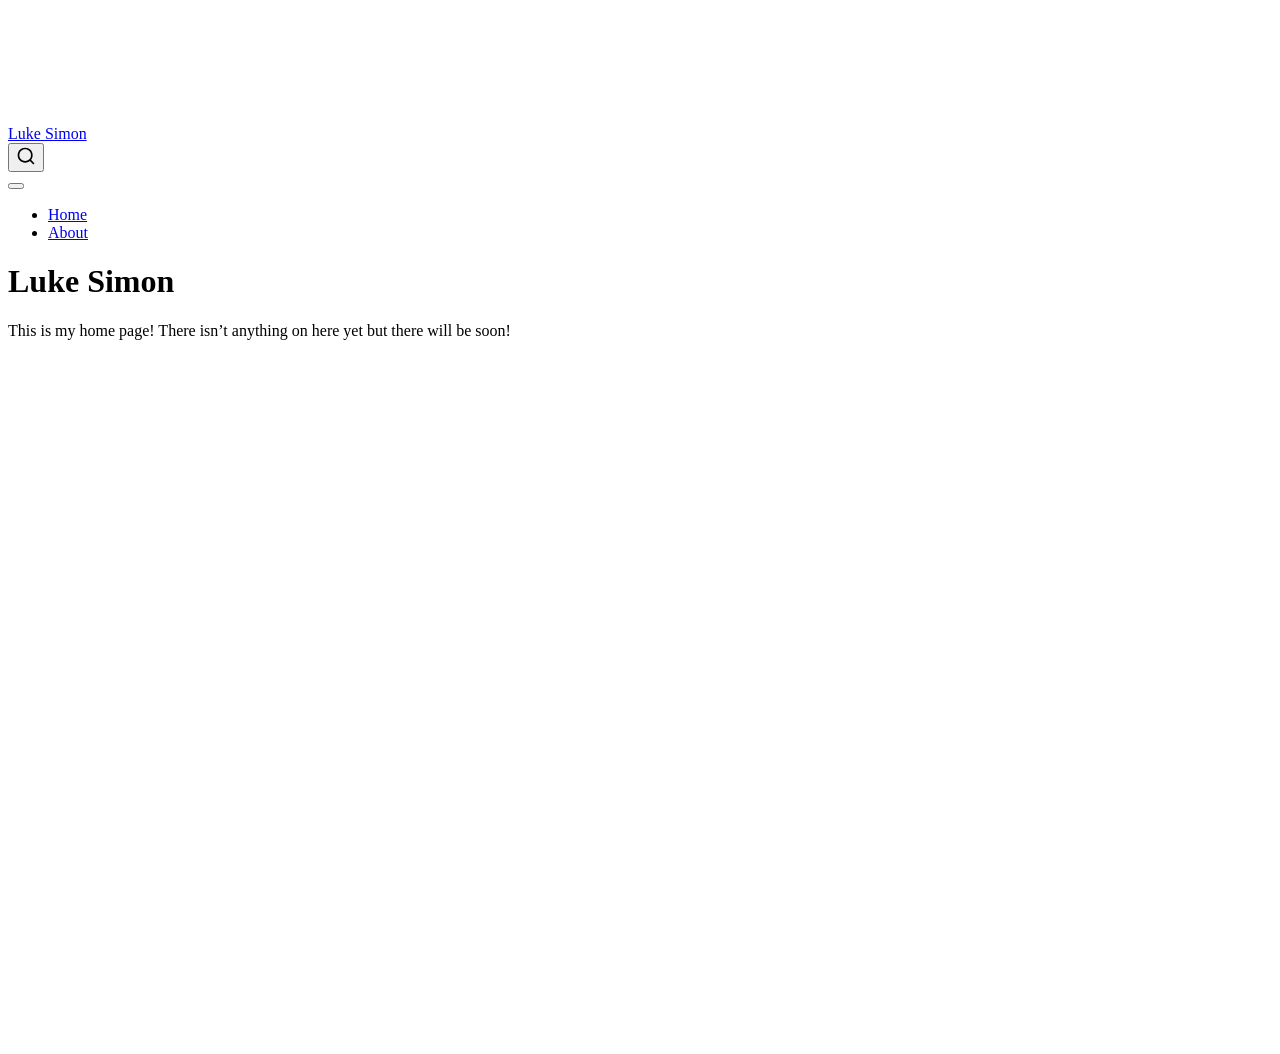
==== docs/index.html @ 56abb21a "changing page headers" ====
<!DOCTYPE html>
<html xmlns="http://www.w3.org/1999/xhtml" lang="en" xml:lang="en"><head>

<meta charset="utf-8">
<meta name="generator" content="quarto-1.9.36">

<meta name="viewport" content="width=device-width, initial-scale=1.0, user-scalable=yes">


<title>Luke Simon</title>
<style>
/* Default styles provided by pandoc.
** See https://pandoc.org/MANUAL.html#variables-for-html for config info.
*/
code{white-space: pre-wrap;}
span.smallcaps{font-variant: small-caps;}
div.columns{display: flex; gap: min(4vw, 1.5em);}
div.column{flex: auto; overflow-x: auto;}
div.hanging-indent{margin-left: 1.5em; text-indent: -1.5em;}
ul.task-list{list-style: none;}
ul.task-list li input[type="checkbox"] {
  width: 0.8em;
  margin: 0 0.8em 0.2em -1em; /* quarto-specific, see https://github.com/quarto-dev/quarto-cli/issues/4556 */ 
  vertical-align: middle;
}
</style>


<script src="site_libs/quarto-nav/quarto-nav.js"></script>
<script src="site_libs/quarto-nav/headroom.min.js"></script>
<script src="site_libs/clipboard/clipboard.min.js"></script>
<script src="site_libs/quarto-search/autocomplete.umd.js"></script>
<script src="site_libs/quarto-search/fuse.min.js"></script>
<script src="site_libs/quarto-search/quarto-search.js"></script>
<meta name="quarto:offset" content="./">
<script src="site_libs/quarto-html/quarto.js" type="module"></script>
<script src="site_libs/quarto-html/tabsets/tabsets.js" type="module"></script>
<script src="site_libs/quarto-html/popper.min.js"></script>
<script src="site_libs/quarto-html/tippy.umd.min.js"></script>
<script src="site_libs/quarto-html/anchor.min.js"></script>
<link href="site_libs/quarto-html/tippy.css" rel="stylesheet">
<link href="site_libs/quarto-html/quarto-syntax-highlighting-845c23b38eaddc0f92fda52bfe77a8c8.css" rel="stylesheet" id="quarto-text-highlighting-styles">
<script src="site_libs/bootstrap/bootstrap.min.js"></script>
<link href="site_libs/bootstrap/bootstrap-icons.css" rel="stylesheet">
<link href="site_libs/bootstrap/bootstrap-158031087360bce0ff56dc785ce39e06.min.css" rel="stylesheet" append-hash="true" id="quarto-bootstrap" data-mode="light">
<script id="quarto-search-options" type="application/json">{
  "location": "navbar",
  "copy-button": false,
  "collapse-after": 3,
  "panel-placement": "end",
  "type": "overlay",
  "limit": 50,
  "keyboard-shortcut": [
    "f",
    "/",
    "s"
  ],
  "show-item-context": false,
  "language": {
    "search-no-results-text": "No results",
    "search-matching-documents-text": "matching documents",
    "search-copy-link-title": "Copy link to search",
    "search-hide-matches-text": "Hide additional matches",
    "search-more-match-text": "more match in this document",
    "search-more-matches-text": "more matches in this document",
    "search-clear-button-title": "Clear",
    "search-text-placeholder": "",
    "search-detached-cancel-button-title": "Cancel",
    "search-submit-button-title": "Submit",
    "search-label": "Search"
  }
}</script>


<link rel="stylesheet" href="styles.css">
</head>

<body class="nav-fixed quarto-light">

<div id="quarto-search-results"></div>
  <header id="quarto-header" class="headroom fixed-top">
    <nav class="navbar navbar-expand-lg " data-bs-theme="dark">
      <div class="navbar-container container-fluid">
      <div class="navbar-brand-container mx-auto">
    <a class="navbar-brand" href="./index.html">
    <span class="navbar-title">Luke Simon</span>
    </a>
  </div>
            <div id="quarto-search" class="" title="Search"></div>
          <button class="navbar-toggler" type="button" data-bs-toggle="collapse" data-bs-target="#navbarCollapse" aria-controls="navbarCollapse" role="menu" aria-expanded="false" aria-label="Toggle navigation" onclick="if (window.quartoToggleHeadroom) { window.quartoToggleHeadroom(); }">
  <span class="navbar-toggler-icon"></span>
</button>
          <div class="collapse navbar-collapse" id="navbarCollapse">
            <ul class="navbar-nav navbar-nav-scroll me-auto">
  <li class="nav-item">
    <a class="nav-link active" href="./index.html" aria-current="page"> 
<span class="menu-text">Home</span></a>
  </li>  
  <li class="nav-item">
    <a class="nav-link" href="./about.html"> 
<span class="menu-text">About</span></a>
  </li>  
</ul>
          </div> <!-- /navcollapse -->
            <div class="quarto-navbar-tools">
</div>
      </div> <!-- /container-fluid -->
    </nav>
</header>
<!-- content -->
<div id="quarto-content" class="quarto-container page-columns page-rows-contents page-layout-article page-navbar">
<!-- sidebar -->
<!-- margin-sidebar -->
    <div id="quarto-margin-sidebar" class="sidebar margin-sidebar zindex-bottom">
        
    </div>
<!-- main -->
<main class="content" id="quarto-document-content">

<header id="title-block-header" class="quarto-title-block default">
<div class="quarto-title">
<h1 class="title">Luke Simon</h1>
</div>



<div class="quarto-title-meta">

    
  
    
  </div>
  


</header>


<p>This is my home page! There isn’t anything on here yet but there will be soon!</p>



</main> <!-- /main -->
<script id="quarto-html-after-body" type="application/javascript">
  window.document.addEventListener("DOMContentLoaded", function (event) {
    const icon = "";
    const anchorJS = new window.AnchorJS();
    anchorJS.options = {
      placement: 'right',
      icon: icon
    };
    anchorJS.add('.anchored');
    const isCodeAnnotation = (el) => {
      for (const clz of el.classList) {
        if (clz.startsWith('code-annotation-')) {                     
          return true;
        }
      }
      return false;
    }
    const onCopySuccess = function(e) {
      // button target
      const button = e.trigger;
      // don't keep focus
      button.blur();
      // flash "checked"
      button.classList.add('code-copy-button-checked');
      var currentTitle = button.getAttribute("title");
      button.setAttribute("title", "Copied!");
      let tooltip;
      if (window.bootstrap) {
        button.setAttribute("data-bs-toggle", "tooltip");
        button.setAttribute("data-bs-placement", "left");
        button.setAttribute("data-bs-title", "Copied!");
        tooltip = new bootstrap.Tooltip(button, 
          { trigger: "manual", 
            customClass: "code-copy-button-tooltip",
            offset: [0, -8]});
        tooltip.show();    
      }
      setTimeout(function() {
        if (tooltip) {
          tooltip.hide();
          button.removeAttribute("data-bs-title");
          button.removeAttribute("data-bs-toggle");
          button.removeAttribute("data-bs-placement");
        }
        button.setAttribute("title", currentTitle);
        button.classList.remove('code-copy-button-checked');
      }, 1000);
      // clear code selection
      e.clearSelection();
    }
    const getTextToCopy = function(trigger) {
      const outerScaffold = trigger.parentElement.cloneNode(true);
      const codeEl = outerScaffold.querySelector('code');
      for (const childEl of codeEl.children) {
        if (isCodeAnnotation(childEl)) {
          childEl.remove();
        }
      }
      return codeEl.innerText;
    }
    const clipboard = new window.ClipboardJS('.code-copy-button:not([data-in-quarto-modal])', {
      text: getTextToCopy
    });
    clipboard.on('success', onCopySuccess);
    if (window.document.getElementById('quarto-embedded-source-code-modal')) {
      const clipboardModal = new window.ClipboardJS('.code-copy-button[data-in-quarto-modal]', {
        text: getTextToCopy,
        container: window.document.getElementById('quarto-embedded-source-code-modal')
      });
      clipboardModal.on('success', onCopySuccess);
    }
      var localhostRegex = new RegExp(/^(?:http|https):\/\/localhost\:?[0-9]*\//);
      var mailtoRegex = new RegExp(/^mailto:/);
        var filterRegex = new RegExp('/' + window.location.host + '/');
      var isInternal = (href) => {
          return filterRegex.test(href) || localhostRegex.test(href) || mailtoRegex.test(href);
      }
      // Inspect non-navigation links and adorn them if external
     var links = window.document.querySelectorAll('a[href]:not(.nav-link):not(.navbar-brand):not(.toc-action):not(.sidebar-link):not(.sidebar-item-toggle):not(.pagination-link):not(.no-external):not([aria-hidden]):not(.dropdown-item):not(.quarto-navigation-tool):not(.about-link)');
      for (var i=0; i<links.length; i++) {
        const link = links[i];
        if (!isInternal(link.href)) {
          // undo the damage that might have been done by quarto-nav.js in the case of
          // links that we want to consider external
          if (link.dataset.originalHref !== undefined) {
            link.href = link.dataset.originalHref;
          }
        }
      }
    function tippyHover(el, contentFn, onTriggerFn, onUntriggerFn) {
      const config = {
        allowHTML: true,
        maxWidth: 500,
        delay: 100,
        arrow: false,
        appendTo: function(el) {
            return el.parentElement;
        },
        interactive: true,
        interactiveBorder: 10,
        theme: 'quarto',
        placement: 'bottom-start',
      };
      if (contentFn) {
        config.content = contentFn;
      }
      if (onTriggerFn) {
        config.onTrigger = onTriggerFn;
      }
      if (onUntriggerFn) {
        config.onUntrigger = onUntriggerFn;
      }
      window.tippy(el, config); 
    }
    const noterefs = window.document.querySelectorAll('a[role="doc-noteref"]');
    for (var i=0; i<noterefs.length; i++) {
      const ref = noterefs[i];
      tippyHover(ref, function() {
        // use id or data attribute instead here
        let href = ref.getAttribute('data-footnote-href') || ref.getAttribute('href');
        try { href = new URL(href).hash; } catch {}
        const id = href.replace(/^#\/?/, "");
        const note = window.document.getElementById(id);
        if (note) {
          return note.innerHTML;
        } else {
          return "";
        }
      });
    }
    const xrefs = window.document.querySelectorAll('a.quarto-xref');
    const processXRef = (id, note) => {
      // Strip column container classes
      const stripColumnClz = (el) => {
        el.classList.remove("page-full", "page-columns");
        if (el.children) {
          for (const child of el.children) {
            stripColumnClz(child);
          }
        }
      }
      stripColumnClz(note)
      if (id === null || id.startsWith('sec-')) {
        // Special case sections, only their first couple elements
        const container = document.createElement("div");
        if (note.children && note.children.length > 2) {
          container.appendChild(note.children[0].cloneNode(true));
          for (let i = 1; i < note.children.length; i++) {
            const child = note.children[i];
            if (child.tagName === "P" && child.innerText === "") {
              continue;
            } else {
              container.appendChild(child.cloneNode(true));
              break;
            }
          }
          if (window.Quarto?.typesetMath) {
            window.Quarto.typesetMath(container);
          }
          return container.innerHTML
        } else {
          if (window.Quarto?.typesetMath) {
            window.Quarto.typesetMath(note);
          }
          return note.innerHTML;
        }
      } else {
        // Remove any anchor links if they are present
        const anchorLink = note.querySelector('a.anchorjs-link');
        if (anchorLink) {
          anchorLink.remove();
        }
        if (window.Quarto?.typesetMath) {
          window.Quarto.typesetMath(note);
        }
        if (note.classList.contains("callout")) {
          return note.outerHTML;
        } else {
          return note.innerHTML;
        }
      }
    }
    for (var i=0; i<xrefs.length; i++) {
      const xref = xrefs[i];
      tippyHover(xref, undefined, function(instance) {
        instance.disable();
        let url = xref.getAttribute('href');
        let hash = undefined; 
        if (url.startsWith('#')) {
          hash = url;
        } else {
          try { hash = new URL(url).hash; } catch {}
        }
        if (hash) {
          const id = hash.replace(/^#\/?/, "");
          const note = window.document.getElementById(id);
          if (note !== null) {
            try {
              const html = processXRef(id, note.cloneNode(true));
              instance.setContent(html);
            } finally {
              instance.enable();
              instance.show();
            }
          } else {
            // See if we can fetch this
            fetch(url.split('#')[0])
            .then(res => res.text())
            .then(html => {
              const parser = new DOMParser();
              const htmlDoc = parser.parseFromString(html, "text/html");
              const note = htmlDoc.getElementById(id);
              if (note !== null) {
                const html = processXRef(id, note);
                instance.setContent(html);
              } 
            }).finally(() => {
              instance.enable();
              instance.show();
            });
          }
        } else {
          // See if we can fetch a full url (with no hash to target)
          // This is a special case and we should probably do some content thinning / targeting
          fetch(url)
          .then(res => res.text())
          .then(html => {
            const parser = new DOMParser();
            const htmlDoc = parser.parseFromString(html, "text/html");
            const note = htmlDoc.querySelector('main.content');
            if (note !== null) {
              // This should only happen for chapter cross references
              // (since there is no id in the URL)
              // remove the first header
              if (note.children.length > 0 && note.children[0].tagName === "HEADER") {
                note.children[0].remove();
              }
              const html = processXRef(null, note);
              instance.setContent(html);
            } 
          }).finally(() => {
            instance.enable();
            instance.show();
          });
        }
      }, function(instance) {
      });
    }
        let selectedAnnoteEl;
        const selectorForAnnotation = ( cell, annotation) => {
          let cellAttr = 'data-code-cell="' + cell + '"';
          let lineAttr = 'data-code-annotation="' +  annotation + '"';
          const selector = 'span[' + cellAttr + '][' + lineAttr + ']';
          return selector;
        }
        const selectCodeLines = (annoteEl) => {
          const doc = window.document;
          const targetCell = annoteEl.getAttribute("data-target-cell");
          const targetAnnotation = annoteEl.getAttribute("data-target-annotation");
          const annoteSpan = window.document.querySelector(selectorForAnnotation(targetCell, targetAnnotation));
          const lines = annoteSpan.getAttribute("data-code-lines").split(",");
          const lineIds = lines.map((line) => {
            return targetCell + "-" + line;
          })
          let top = null;
          let height = null;
          let parent = null;
          if (lineIds.length > 0) {
              //compute the position of the single el (top and bottom and make a div)
              const el = window.document.getElementById(lineIds[0]);
              top = el.offsetTop;
              height = el.offsetHeight;
              parent = el.parentElement.parentElement;
            if (lineIds.length > 1) {
              const lastEl = window.document.getElementById(lineIds[lineIds.length - 1]);
              const bottom = lastEl.offsetTop + lastEl.offsetHeight;
              height = bottom - top;
            }
            if (top !== null && height !== null && parent !== null) {
              // cook up a div (if necessary) and position it 
              let div = window.document.getElementById("code-annotation-line-highlight");
              if (div === null) {
                div = window.document.createElement("div");
                div.setAttribute("id", "code-annotation-line-highlight");
                div.style.position = 'absolute';
                parent.appendChild(div);
              }
              div.style.top = top - 2 + "px";
              div.style.height = height + 4 + "px";
              div.style.left = 0;
              let gutterDiv = window.document.getElementById("code-annotation-line-highlight-gutter");
              if (gutterDiv === null) {
                gutterDiv = window.document.createElement("div");
                gutterDiv.setAttribute("id", "code-annotation-line-highlight-gutter");
                gutterDiv.style.position = 'absolute';
                const codeCell = window.document.getElementById(targetCell);
                const gutter = codeCell.querySelector('.code-annotation-gutter');
                gutter.appendChild(gutterDiv);
              }
              gutterDiv.style.top = top - 2 + "px";
              gutterDiv.style.height = height + 4 + "px";
            }
            selectedAnnoteEl = annoteEl;
          }
        };
        const unselectCodeLines = () => {
          const elementsIds = ["code-annotation-line-highlight", "code-annotation-line-highlight-gutter"];
          elementsIds.forEach((elId) => {
            const div = window.document.getElementById(elId);
            if (div) {
              div.remove();
            }
          });
          selectedAnnoteEl = undefined;
        };
          // Handle positioning of the toggle
      window.addEventListener(
        "resize",
        throttle(() => {
          elRect = undefined;
          if (selectedAnnoteEl) {
            selectCodeLines(selectedAnnoteEl);
          }
        }, 10)
      );
      function throttle(fn, ms) {
      let throttle = false;
      let timer;
        return (...args) => {
          if(!throttle) { // first call gets through
              fn.apply(this, args);
              throttle = true;
          } else { // all the others get throttled
              if(timer) clearTimeout(timer); // cancel #2
              timer = setTimeout(() => {
                fn.apply(this, args);
                timer = throttle = false;
              }, ms);
          }
        };
      }
        // Attach click handler to the DT
        const annoteDls = window.document.querySelectorAll('dt[data-target-cell]');
        for (const annoteDlNode of annoteDls) {
          annoteDlNode.addEventListener('click', (event) => {
            const clickedEl = event.target;
            if (clickedEl !== selectedAnnoteEl) {
              unselectCodeLines();
              const activeEl = window.document.querySelector('dt[data-target-cell].code-annotation-active');
              if (activeEl) {
                activeEl.classList.remove('code-annotation-active');
              }
              selectCodeLines(clickedEl);
              clickedEl.classList.add('code-annotation-active');
            } else {
              // Unselect the line
              unselectCodeLines();
              clickedEl.classList.remove('code-annotation-active');
            }
          });
        }
    const findCites = (el) => {
      const parentEl = el.parentElement;
      if (parentEl) {
        const cites = parentEl.dataset.cites;
        if (cites) {
          return {
            el,
            cites: cites.split(' ')
          };
        } else {
          return findCites(el.parentElement)
        }
      } else {
        return undefined;
      }
    };
    var bibliorefs = window.document.querySelectorAll('a[role="doc-biblioref"]');
    for (var i=0; i<bibliorefs.length; i++) {
      const ref = bibliorefs[i];
      const citeInfo = findCites(ref);
      if (citeInfo) {
        tippyHover(citeInfo.el, function() {
          var popup = window.document.createElement('div');
          citeInfo.cites.forEach(function(cite) {
            var citeDiv = window.document.createElement('div');
            citeDiv.classList.add('hanging-indent');
            citeDiv.classList.add('csl-entry');
            var biblioDiv = window.document.getElementById('ref-' + cite);
            if (biblioDiv) {
              citeDiv.innerHTML = biblioDiv.innerHTML;
            }
            popup.appendChild(citeDiv);
          });
          return popup.innerHTML;
        });
      }
    }
  });
  </script>
</div> <!-- /content -->




</body></html>
---- docs/site_libs/quarto-html/tippy.css ----
.tippy-box[data-animation=fade][data-state=hidden]{opacity:0}[data-tippy-root]{max-width:calc(100vw - 10px)}.tippy-box{position:relative;background-color:#333;color:#fff;border-radius:4px;font-size:14px;line-height:1.4;white-space:normal;outline:0;transition-property:transform,visibility,opacity}.tippy-box[data-placement^=top]>.tippy-arrow{bottom:0}.tippy-box[data-placement^=top]>.tippy-arrow:before{bottom:-7px;left:0;border-width:8px 8px 0;border-top-color:initial;transform-origin:center top}.tippy-box[data-placement^=bottom]>.tippy-arrow{top:0}.tippy-box[data-placement^=bottom]>.tippy-arrow:before{top:-7px;left:0;border-width:0 8px 8px;border-bottom-color:initial;transform-origin:center bottom}.tippy-box[data-placement^=left]>.tippy-arrow{right:0}.tippy-box[data-placement^=left]>.tippy-arrow:before{border-width:8px 0 8px 8px;border-left-color:initial;right:-7px;transform-origin:center left}.tippy-box[data-placement^=right]>.tippy-arrow{left:0}.tippy-box[data-placement^=right]>.tippy-arrow:before{left:-7px;border-width:8px 8px 8px 0;border-right-color:initial;transform-origin:center right}.tippy-box[data-inertia][data-state=visible]{transition-timing-function:cubic-bezier(.54,1.5,.38,1.11)}.tippy-arrow{width:16px;height:16px;color:#333}.tippy-arrow:before{content:"";position:absolute;border-color:transparent;border-style:solid}.tippy-content{position:relative;padding:5px 9px;z-index:1}
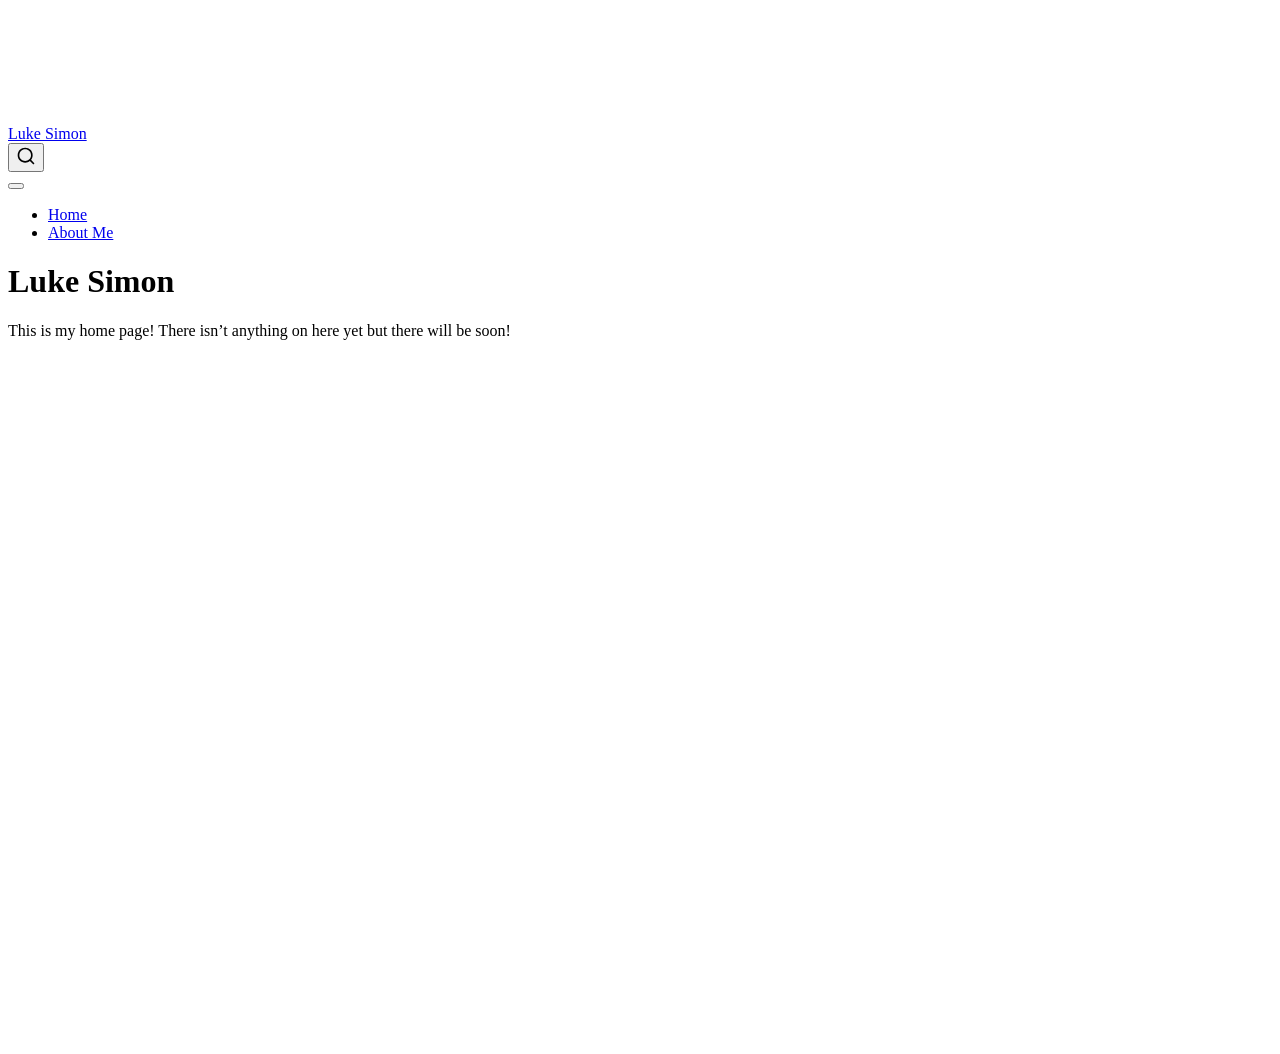
==== commit dddb838d: "creating projects page" ====
--- a/docs/index.html
+++ b/docs/index.html
@@ -98,7 +98,7 @@
   </li>  
   <li class="nav-item">
     <a class="nav-link" href="./about.html"> 
-<span class="menu-text">About</span></a>
+<span class="menu-text">About Me</span></a>
   </li>  
 </ul>
           </div> <!-- /navcollapse -->
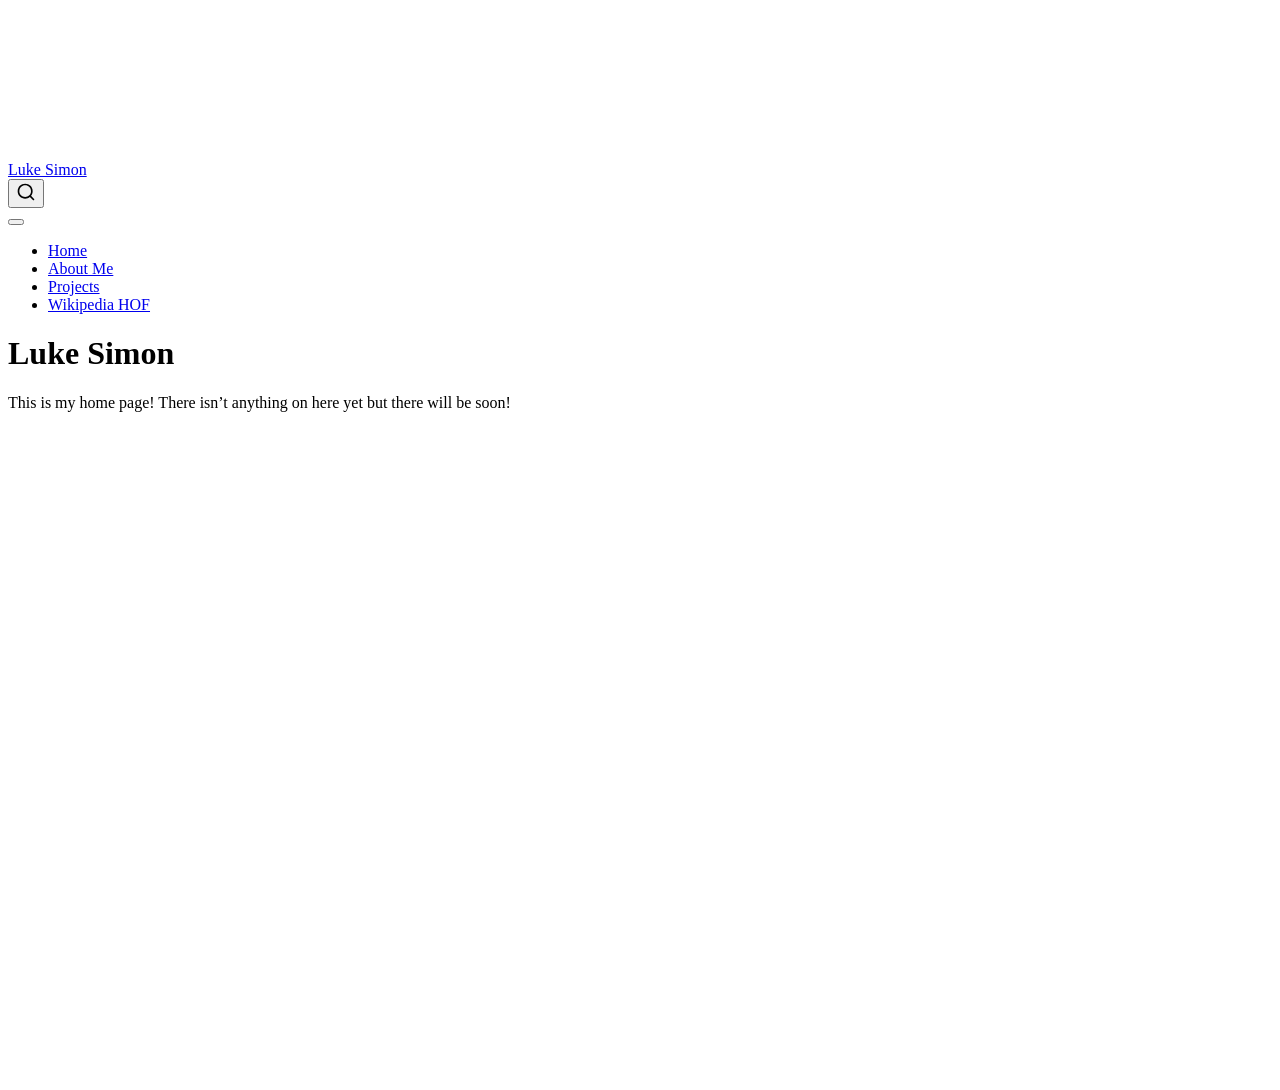
==== commit e523fc31: "updating theme and adding resume page" ====
--- a/docs/index.html
+++ b/docs/index.html
@@ -39,10 +39,10 @@
 <script src="site_libs/quarto-html/tippy.umd.min.js"></script>
 <script src="site_libs/quarto-html/anchor.min.js"></script>
 <link href="site_libs/quarto-html/tippy.css" rel="stylesheet">
-<link href="site_libs/quarto-html/quarto-syntax-highlighting-845c23b38eaddc0f92fda52bfe77a8c8.css" rel="stylesheet" id="quarto-text-highlighting-styles">
+<link href="site_libs/quarto-html/quarto-syntax-highlighting-dark-f418161beb48e0141c760e455f12af2c.css" rel="stylesheet" id="quarto-text-highlighting-styles">
 <script src="site_libs/bootstrap/bootstrap.min.js"></script>
 <link href="site_libs/bootstrap/bootstrap-icons.css" rel="stylesheet">
-<link href="site_libs/bootstrap/bootstrap-158031087360bce0ff56dc785ce39e06.min.css" rel="stylesheet" append-hash="true" id="quarto-bootstrap" data-mode="light">
+<link href="site_libs/bootstrap/bootstrap-4360c678b5099ca041644eb02eaa1bfe.min.css" rel="stylesheet" append-hash="true" id="quarto-bootstrap" data-mode="dark">
 <script id="quarto-search-options" type="application/json">{
   "location": "navbar",
   "copy-button": false,
@@ -100,6 +100,14 @@
     <a class="nav-link" href="./about.html"> 
 <span class="menu-text">About Me</span></a>
   </li>  
+  <li class="nav-item">
+    <a class="nav-link" href="./projects.html"> 
+<span class="menu-text">Projects</span></a>
+  </li>  
+  <li class="nav-item">
+    <a class="nav-link" href="./hof.html"> 
+<span class="menu-text">Wikipedia HOF</span></a>
+  </li>  
 </ul>
           </div> <!-- /navcollapse -->
             <div class="quarto-navbar-tools">
--- a/docs/site_libs/quarto-html/quarto-syntax-highlighting-dark-f418161beb48e0141c760e455f12af2c.css
+++ b/docs/site_libs/quarto-html/quarto-syntax-highlighting-dark-f418161beb48e0141c760e455f12af2c.css
@@ -0,0 +1,219 @@
+/* quarto syntax highlight colors */
+:root {
+  --quarto-hl-al-color: #f07178;
+  --quarto-hl-an-color: #d4d0ab;
+  --quarto-hl-at-color: #00e0e0;
+  --quarto-hl-bn-color: #d4d0ab;
+  --quarto-hl-bu-color: #abe338;
+  --quarto-hl-ch-color: #abe338;
+  --quarto-hl-co-color: #f8f8f2;
+  --quarto-hl-cv-color: #ffd700;
+  --quarto-hl-cn-color: #ffd700;
+  --quarto-hl-cf-color: #ffa07a;
+  --quarto-hl-dt-color: #ffa07a;
+  --quarto-hl-dv-color: #d4d0ab;
+  --quarto-hl-do-color: #f8f8f2;
+  --quarto-hl-er-color: #f07178;
+  --quarto-hl-ex-color: #00e0e0;
+  --quarto-hl-fl-color: #d4d0ab;
+  --quarto-hl-fu-color: #ffa07a;
+  --quarto-hl-im-color: #abe338;
+  --quarto-hl-in-color: #d4d0ab;
+  --quarto-hl-kw-color: #ffa07a;
+  --quarto-hl-op-color: #ffa07a;
+  --quarto-hl-ot-color: #00e0e0;
+  --quarto-hl-pp-color: #dcc6e0;
+  --quarto-hl-re-color: #00e0e0;
+  --quarto-hl-sc-color: #abe338;
+  --quarto-hl-ss-color: #abe338;
+  --quarto-hl-st-color: #abe338;
+  --quarto-hl-va-color: #00e0e0;
+  --quarto-hl-vs-color: #abe338;
+  --quarto-hl-wa-color: #dcc6e0;
+}
+
+/* other quarto variables */
+:root {
+  --quarto-font-monospace: SFMono-Regular, Menlo, Monaco, Consolas, "Liberation Mono", "Courier New", monospace;
+}
+
+/* syntax highlight based on Pandoc's rules */
+pre > code.sourceCode > span {
+  color: #f8f8f2;
+}
+
+code.sourceCode > span {
+  color: #f8f8f2;
+}
+
+div.sourceCode,
+div.sourceCode pre.sourceCode {
+  color: #f8f8f2;
+}
+
+/* Normal */
+code span {
+  color: #f8f8f2;
+}
+
+/* Alert */
+code span.al {
+  color: #f07178;
+}
+
+/* Annotation */
+code span.an {
+  color: #d4d0ab;
+}
+
+/* Attribute */
+code span.at {
+  color: #00e0e0;
+}
+
+/* BaseN */
+code span.bn {
+  color: #d4d0ab;
+}
+
+/* BuiltIn */
+code span.bu {
+  color: #abe338;
+}
+
+/* ControlFlow */
+code span.cf {
+  font-weight: bold;
+  color: #ffa07a;
+}
+
+/* Char */
+code span.ch {
+  color: #abe338;
+}
+
+/* Constant */
+code span.cn {
+  color: #ffd700;
+}
+
+/* Comment */
+code span.co {
+  font-style: italic;
+  color: #f8f8f2;
+}
+
+/* CommentVar */
+code span.cv {
+  color: #ffd700;
+}
+
+/* Documentation */
+code span.do {
+  color: #f8f8f2;
+}
+
+/* DataType */
+code span.dt {
+  color: #ffa07a;
+}
+
+/* DecVal */
+code span.dv {
+  color: #d4d0ab;
+}
+
+/* Error */
+code span.er {
+  color: #f07178;
+  text-decoration: underline;
+}
+
+/* Extension */
+code span.ex {
+  font-weight: bold;
+  color: #00e0e0;
+}
+
+/* Float */
+code span.fl {
+  color: #d4d0ab;
+}
+
+/* Function */
+code span.fu {
+  color: #ffa07a;
+}
+
+/* Import */
+code span.im {
+  color: #abe338;
+}
+
+/* Information */
+code span.in {
+  color: #d4d0ab;
+}
+
+/* Keyword */
+code span.kw {
+  font-weight: bold;
+  color: #ffa07a;
+}
+
+/* Operator */
+code span.op {
+  color: #ffa07a;
+}
+
+/* Other */
+code span.ot {
+  color: #00e0e0;
+}
+
+/* Preprocessor */
+code span.pp {
+  color: #dcc6e0;
+}
+
+/* RegionMarker */
+code span.re {
+  background-color: #f8f8f2;
+  color: #00e0e0;
+}
+
+/* SpecialChar */
+code span.sc {
+  color: #abe338;
+}
+
+/* SpecialString */
+code span.ss {
+  color: #abe338;
+}
+
+/* String */
+code span.st {
+  color: #abe338;
+}
+
+/* Variable */
+code span.va {
+  color: #00e0e0;
+}
+
+/* VerbatimString */
+code span.vs {
+  color: #abe338;
+}
+
+/* Warning */
+code span.wa {
+  color: #dcc6e0;
+}
+
+.prevent-inlining {
+  content: "</";
+}
+
+/*# sourceMappingURL=378c2a0cc31455d06730fbe37c8f3789.css.map */
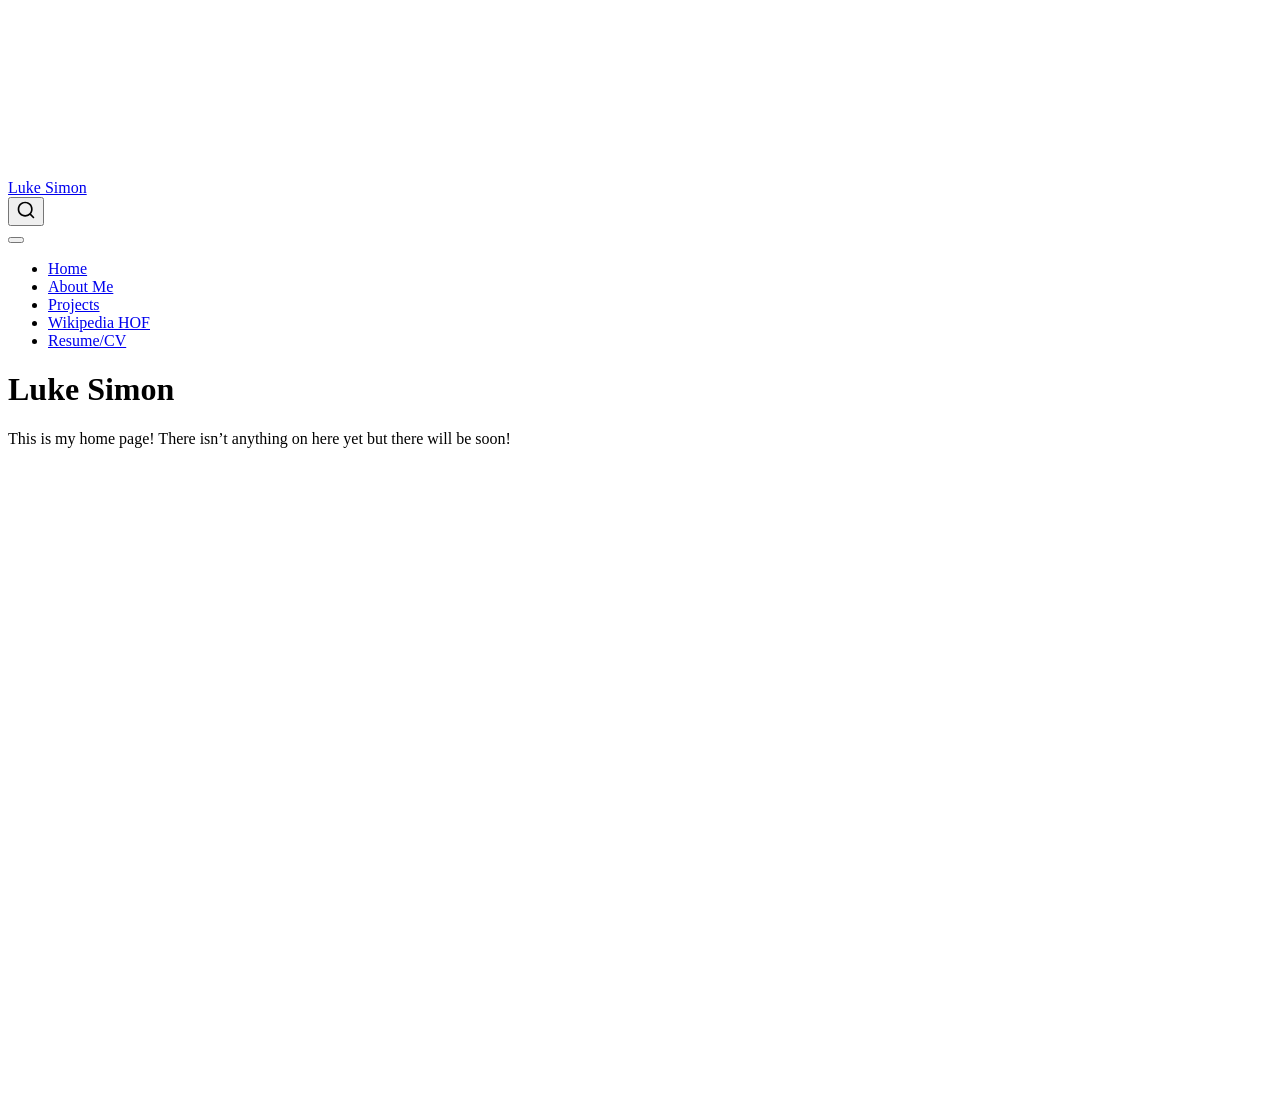
==== commit e5a53cf9: "fixing quarto.yml" ====
--- a/docs/index.html
+++ b/docs/index.html
@@ -108,6 +108,10 @@
     <a class="nav-link" href="./hof.html"> 
 <span class="menu-text">Wikipedia HOF</span></a>
   </li>  
+  <li class="nav-item">
+    <a class="nav-link" href="./resume.html"> 
+<span class="menu-text">Resume/CV</span></a>
+  </li>  
 </ul>
           </div> <!-- /navcollapse -->
             <div class="quarto-navbar-tools">
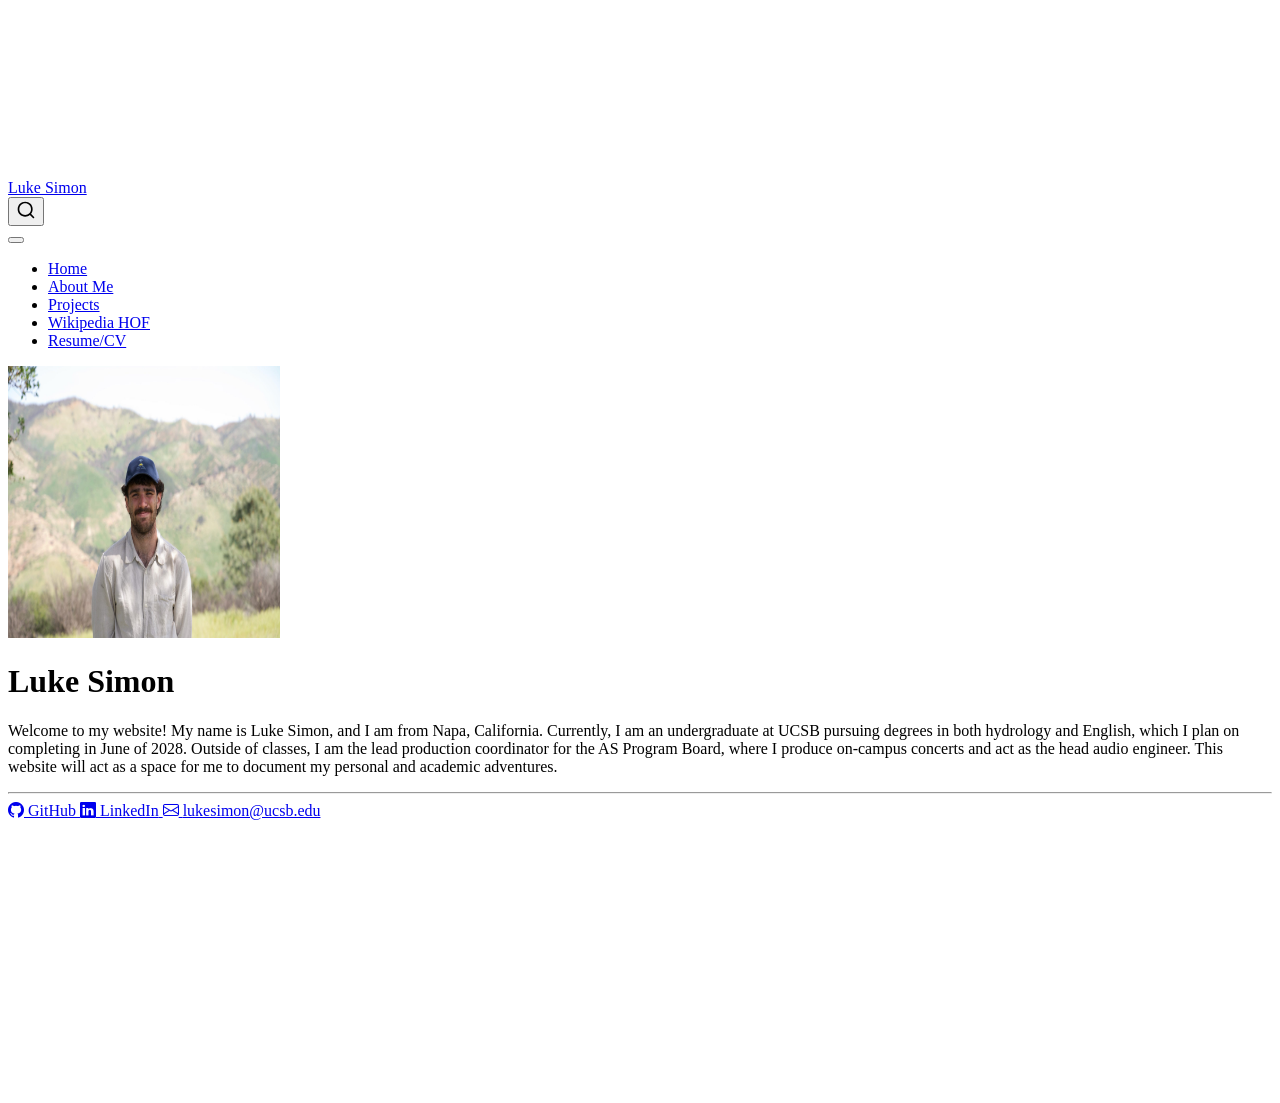
==== commit cf170edc: "landing page creation" ====
--- a/docs/index.html
+++ b/docs/index.html
@@ -37,7 +37,6 @@
 <script src="site_libs/quarto-html/tabsets/tabsets.js" type="module"></script>
 <script src="site_libs/quarto-html/popper.min.js"></script>
 <script src="site_libs/quarto-html/tippy.umd.min.js"></script>
-<script src="site_libs/quarto-html/anchor.min.js"></script>
 <link href="site_libs/quarto-html/tippy.css" rel="stylesheet">
 <link href="site_libs/quarto-html/quarto-syntax-highlighting-dark-f418161beb48e0141c760e455f12af2c.css" rel="stylesheet" id="quarto-text-highlighting-styles">
 <script src="site_libs/bootstrap/bootstrap.min.js"></script>
@@ -75,7 +74,7 @@
 <link rel="stylesheet" href="styles.css">
 </head>
 
-<body class="nav-fixed quarto-light">
+<body class="nav-fixed fullcontent quarto-light">
 
 <div id="quarto-search-results"></div>
   <header id="quarto-header" class="headroom fixed-top">
@@ -123,45 +122,41 @@
 <div id="quarto-content" class="quarto-container page-columns page-rows-contents page-layout-article page-navbar">
 <!-- sidebar -->
 <!-- margin-sidebar -->
-    <div id="quarto-margin-sidebar" class="sidebar margin-sidebar zindex-bottom">
-        
-    </div>
+    
 <!-- main -->
-<main class="content" id="quarto-document-content">
-
-<header id="title-block-header" class="quarto-title-block default">
+<div class="quarto-about-jolla">
+  <img src="images/headshot.jpeg" class="about-image
+  round " style="height: 17em; width: 17em;">
+ <header id="title-block-header" class="quarto-title-block default">
 <div class="quarto-title">
 <h1 class="title">Luke Simon</h1>
 </div>
-
-
-
 <div class="quarto-title-meta">
-
-    
-  
-    
   </div>
-  
-
-
-</header>
-
-
-<p>This is my home page! There isn’t anything on here yet but there will be soon!</p>
-
-
-
-</main> <!-- /main -->
+</header><main class="content" id="quarto-document-content">
+<p>Welcome to my website! My name is Luke Simon, and I am from Napa, California. Currently, I am an undergraduate at UCSB pursuing degrees in both hydrology and English, which I plan on completing in June of 2028. Outside of classes, I am the lead production coordinator for the AS Program Board, where I produce on-campus concerts and act as the head audio engineer. This website will act as a space for me to document my personal and academic adventures.</p>
+
+
+</main> 
+  <hr class="about-sep">
+   <div class="about-links">
+  <a href="https://github.com/lukesimonn" class="about-link" rel="" target="">
+    <i class="bi bi-github"></i>
+     <span class="about-link-text">GitHub</span>
+  </a>
+  <a href="/www.linkedin.com/in/luke-simon-81799340b" class="about-link" rel="" target="">
+    <i class="bi bi-linkedin"></i>
+     <span class="about-link-text">LinkedIn</span>
+  </a>
+  <a href="mailto:lukesimon@ucsb.edu" class="about-link" rel="" target="">
+    <i class="bi bi-envelope"></i>
+     <span class="about-link-text">lukesimon@ucsb.edu</span>
+  </a>
+</div>
+</div>
+ <!-- /main -->
 <script id="quarto-html-after-body" type="application/javascript">
   window.document.addEventListener("DOMContentLoaded", function (event) {
-    const icon = "";
-    const anchorJS = new window.AnchorJS();
-    anchorJS.options = {
-      placement: 'right',
-      icon: icon
-    };
-    anchorJS.add('.anchored');
     const isCodeAnnotation = (el) => {
       for (const clz of el.classList) {
         if (clz.startsWith('code-annotation-')) {                     
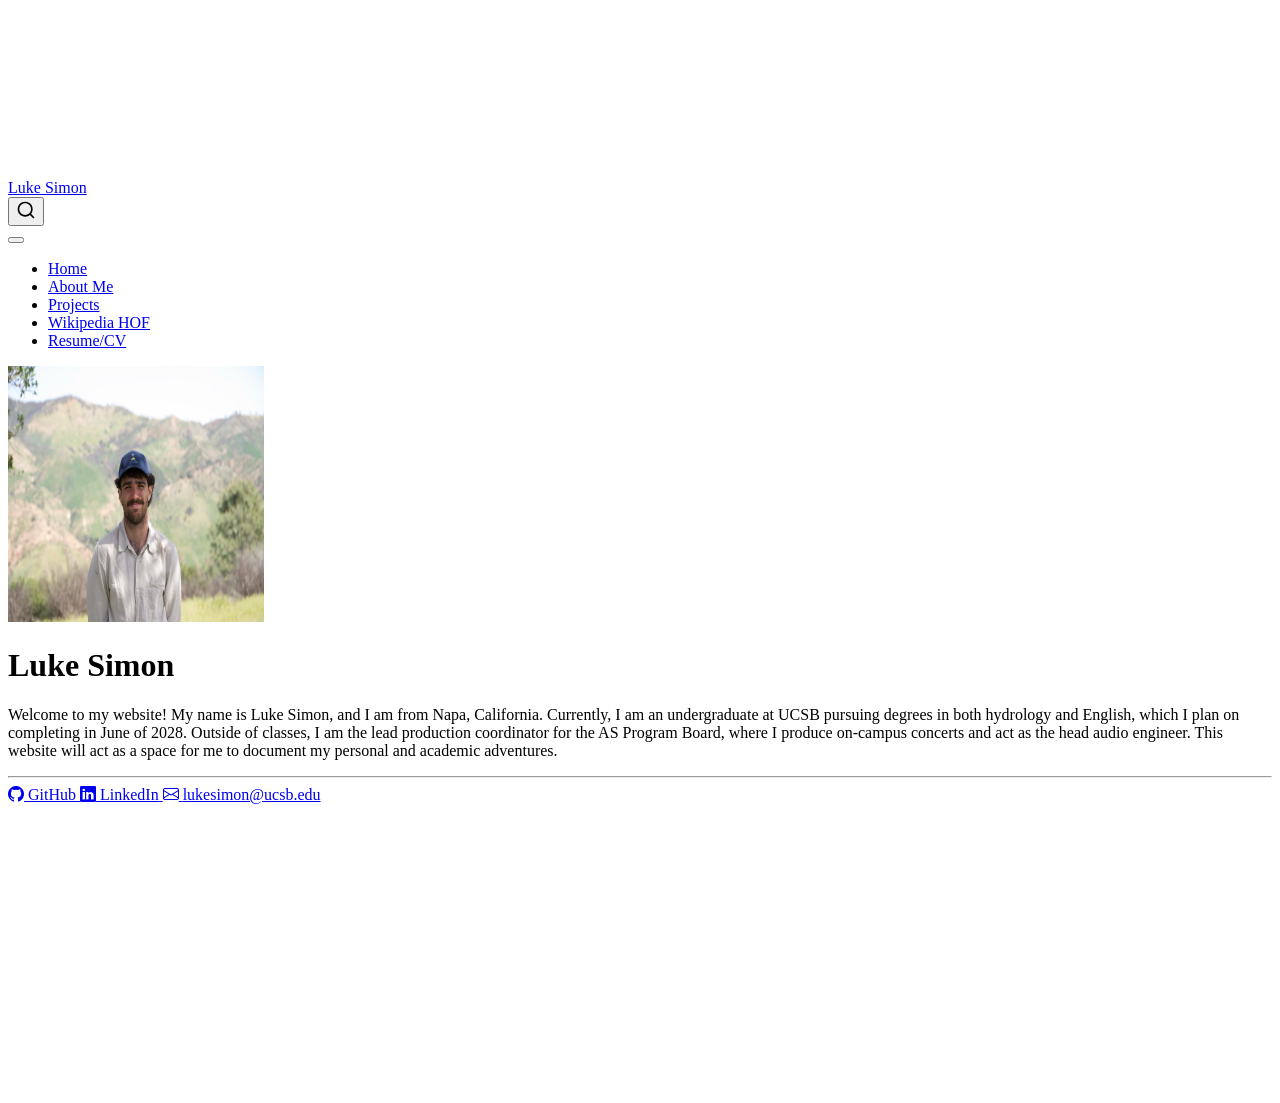
==== commit 50381958: "about me page + images" ====
--- a/docs/index.html
+++ b/docs/index.html
@@ -126,7 +126,7 @@
 <!-- main -->
 <div class="quarto-about-jolla">
   <img src="images/headshot.jpeg" class="about-image
-  round " style="height: 17em; width: 17em;">
+  round " style="height: 16em; width: 16em;">
  <header id="title-block-header" class="quarto-title-block default">
 <div class="quarto-title">
 <h1 class="title">Luke Simon</h1>
@@ -144,7 +144,7 @@
     <i class="bi bi-github"></i>
      <span class="about-link-text">GitHub</span>
   </a>
-  <a href="/www.linkedin.com/in/luke-simon-81799340b" class="about-link" rel="" target="">
+  <a href="https://www.linkedin.com/in/luke-simon-81799340b" class="about-link" rel="" target="">
     <i class="bi bi-linkedin"></i>
      <span class="about-link-text">LinkedIn</span>
   </a>
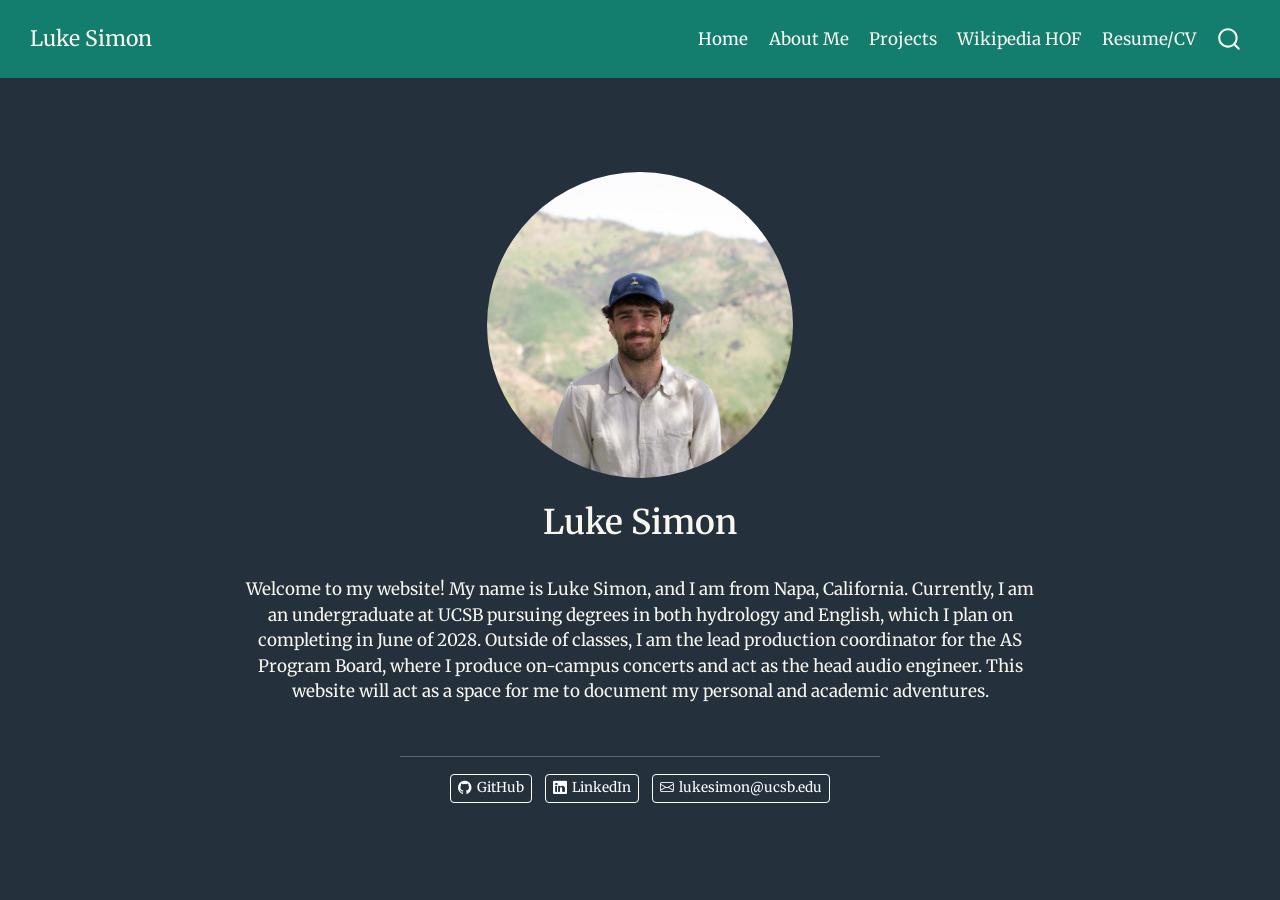
==== commit 8ffadb0f: "theme, font, and color changes" ====
--- a/docs/index.html
+++ b/docs/index.html
@@ -41,7 +41,7 @@
 <link href="site_libs/quarto-html/quarto-syntax-highlighting-dark-f418161beb48e0141c760e455f12af2c.css" rel="stylesheet" id="quarto-text-highlighting-styles">
 <script src="site_libs/bootstrap/bootstrap.min.js"></script>
 <link href="site_libs/bootstrap/bootstrap-icons.css" rel="stylesheet">
-<link href="site_libs/bootstrap/bootstrap-4360c678b5099ca041644eb02eaa1bfe.min.css" rel="stylesheet" append-hash="true" id="quarto-bootstrap" data-mode="dark">
+<link href="site_libs/bootstrap/bootstrap-4e957e90a3b500b27da8a49f455f642f.min.css" rel="stylesheet" append-hash="true" id="quarto-bootstrap" data-mode="dark">
 <script id="quarto-search-options" type="application/json">{
   "location": "navbar",
   "copy-button": false,
@@ -71,7 +71,6 @@
 }</script>
 
 
-<link rel="stylesheet" href="styles.css">
 </head>
 
 <body class="nav-fixed fullcontent quarto-light">
@@ -90,7 +89,7 @@
   <span class="navbar-toggler-icon"></span>
 </button>
           <div class="collapse navbar-collapse" id="navbarCollapse">
-            <ul class="navbar-nav navbar-nav-scroll me-auto">
+            <ul class="navbar-nav navbar-nav-scroll ms-auto">
   <li class="nav-item">
     <a class="nav-link active" href="./index.html" aria-current="page"> 
 <span class="menu-text">Home</span></a>
@@ -126,7 +125,7 @@
 <!-- main -->
 <div class="quarto-about-jolla">
   <img src="images/headshot.jpeg" class="about-image
-  round " style="height: 16em; width: 16em;">
+  round " style="height: 18em; width: 18em;">
  <header id="title-block-header" class="quarto-title-block default">
 <div class="quarto-title">
 <h1 class="title">Luke Simon</h1>
